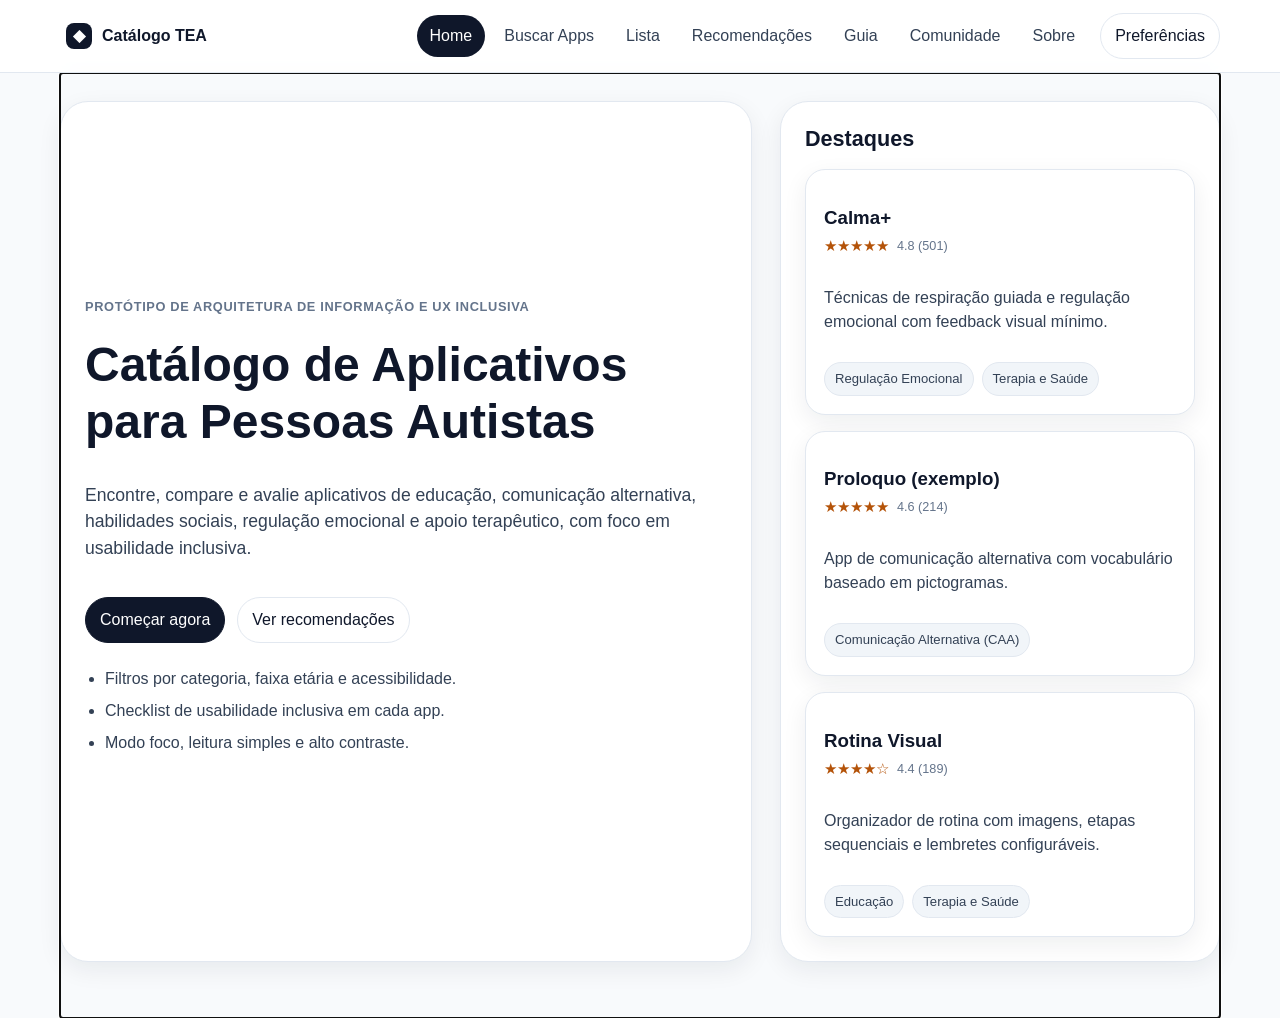
==== docs/index.html @ 6790600b "Atualização do projeto Atualização do projeto" ====
<!DOCTYPE html>
<html lang="pt-BR">
<head>
  <meta charset="UTF-8" />
  <meta name="viewport" content="width=device-width, initial-scale=1.0" />
  <meta name="description" content="Protótipo de catálogo digital de aplicativos para pessoas autistas." />
  <title>Catálogo TEA — Protótipo</title>
  <link rel="stylesheet" href="styles.css" />
</head>
<body>
  <a class="skip-link" href="#conteudo">Pular para o conteúdo principal</a>

  <header class="app-header">
    <div class="container header-inner">
      <button class="brand" data-route="home" aria-label="Ir para a página inicial">
        <span class="brand-icon" aria-hidden="true">◆</span>
        <span>Catálogo TEA</span>
      </button>

      <button class="menu-toggle" id="menuToggle" aria-expanded="false" aria-controls="mainNav">Menu</button>

      <nav id="mainNav" class="main-nav" aria-label="Navegação principal">
        <button data-route="home" class="nav-link active">Home</button>
        <button data-route="buscar" class="nav-link">Buscar Apps</button>
        <button data-route="lista" class="nav-link">Lista</button>
        <button data-route="recomendacoes" class="nav-link">Recomendações</button>
        <button data-route="guia" class="nav-link">Guia</button>
        <button data-route="comunidade" class="nav-link">Comunidade</button>
        <button data-route="sobre" class="nav-link">Sobre</button>
      </nav>

      <button id="openPrefs" class="button button-secondary">Preferências</button>
    </div>
  </header>

  <div id="focusBanner" class="focus-banner hidden">
    Modo foco ativo: a interface está exibindo menos distrações.
  </div>

  <main id="conteudo" class="container app-main" tabindex="-1">
    <section id="viewHome" class="view active" aria-labelledby="homeTitle">
      <div class="hero">
        <div class="hero-content">
          <p class="eyebrow">Protótipo de arquitetura de informação e UX inclusiva</p>
          <h1 id="homeTitle">Catálogo de Aplicativos para Pessoas Autistas</h1>
          <p class="hero-text">
            Encontre, compare e avalie aplicativos de educação, comunicação alternativa, habilidades sociais,
            regulação emocional e apoio terapêutico, com foco em usabilidade inclusiva.
          </p>
          <div class="hero-actions">
            <button class="button button-primary" data-route="buscar">Começar agora</button>
            <button class="button button-secondary" data-route="recomendacoes">Ver recomendações</button>
          </div>
          <ul class="feature-list">
            <li>Filtros por categoria, faixa etária e acessibilidade.</li>
            <li>Checklist de usabilidade inclusiva em cada app.</li>
            <li>Modo foco, leitura simples e alto contraste.</li>
          </ul>
        </div>
        <aside class="hero-panel" aria-label="Aplicativos em destaque">
          <h2>Destaques</h2>
          <div id="homeHighlights" class="highlight-grid"></div>
        </aside>
      </div>
    </section>

    <section id="viewBuscar" class="view" aria-labelledby="buscarTitle">
      <div class="section-header">
        <h1 id="buscarTitle">Buscar Aplicativos</h1>
        <p>Use a busca textual ou selecione filtros para encontrar aplicativos adequados ao contexto de uso.</p>
      </div>
      <form id="searchForm" class="search-panel">
        <label for="searchInput">Nome do aplicativo ou palavra-chave</label>
        <div class="search-row">
          <input id="searchInput" type="search" placeholder="Ex.: comunicação, alfabetização, pictogramas" />
          <button class="button button-primary" type="submit">Buscar</button>
        </div>
      </form>
      <div class="filters-grid">
        <fieldset class="filter-card"><legend>Categoria</legend><div id="categoryFilters" class="checkbox-list"></div></fieldset>
        <fieldset class="filter-card"><legend>Idade/Público</legend><div id="ageFilters" class="checkbox-list"></div></fieldset>
        <fieldset class="filter-card"><legend>Acessibilidade</legend><div id="accessFilters" class="checkbox-list"></div><p class="hint">Dica: “baixo estímulo sensorial” ajuda a reduzir sobrecarga visual e sonora.</p></fieldset>
      </div>
      <div class="right-actions">
        <button class="button button-secondary" id="clearFilters">Limpar filtros</button>
        <button class="button button-primary" data-route="lista">Ver resultados</button>
      </div>
    </section>

    <section id="viewLista" class="view" aria-labelledby="listaTitle">
      <div class="section-header row-between">
        <div><h1 id="listaTitle">Lista de Aplicativos</h1><p id="resultCount">Carregando aplicativos...</p></div>
        <button class="button button-secondary" data-route="buscar">Ajustar filtros</button>
      </div>
      <div id="appsGrid" class="apps-grid"></div>
    </section>

    <section id="viewDetalhe" class="view" aria-labelledby="detailTitle">
      <button class="text-button" data-route="lista">← Voltar para a lista</button>
      <article id="detailContent" class="detail-layout"></article>
    </section>

    <section id="viewRecomendacoes" class="view" aria-labelledby="recTitle">
      <div class="section-header">
        <h1 id="recTitle">Avaliações e Recomendações</h1>
        <p>Apps ordenados por avaliação, com destaque para acessibilidade e finalidade de uso.</p>
      </div>
      <div id="recommendationsGrid" class="apps-grid"></div>
    </section>

    <section id="viewGuia" class="view" aria-labelledby="guideTitle">
      <div class="section-header"><h1 id="guideTitle">Guia de Uso</h1><p>Orientações rápidas para ajudar usuários, familiares e profissionais a navegar no catálogo.</p></div>
      <div class="two-columns">
        <article class="card">
          <h2>Como navegar</h2>
          <ol class="steps">
            <li>Use a busca quando já souber o nome do aplicativo.</li>
            <li>Use os filtros quando quiser descobrir novas opções.</li>
            <li>Abra a página do app e confira finalidade, público e acessibilidade.</li>
            <li>Leia exemplos de uso e avaliações.</li>
            <li>Depois de experimentar, contribua com sua avaliação.</li>
          </ol>
        </article>
        <article class="card">
          <h2>Glossário</h2>
          <dl class="glossary">
            <dt>CAA</dt><dd>Comunicação Alternativa e Ampliada por símbolos, imagens ou pictogramas.</dd>
            <dt>Baixo estímulo sensorial</dt><dd>Interface com menos sons, animações e elementos visuais simultâneos.</dd>
            <dt>Leitura simples</dt><dd>Texto direto, curto e sem metáforas desnecessárias.</dd>
          </dl>
        </article>
      </div>
    </section>

    <section id="viewComunidade" class="view" aria-labelledby="communityTitle">
      <div class="section-header"><h1 id="communityTitle">Comunidade</h1><p>Espaço para experiências, dúvidas rápidas e sugestão de novos aplicativos.</p></div>
      <div class="two-columns">
        <article class="card">
          <h2>Experiências de usuários</h2>
          <div class="comment"><strong>Prof. Ana</strong><p>Usei o Calma+ antes das aulas e percebi melhor adaptação à transição de atividades.</p></div>
          <div class="comment"><strong>Thiago, pai</strong><p>O Rotina Visual ajudou a organizar a manhã com menos conflitos.</p></div>
        </article>
        <article class="card">
          <h2>Sugira um app</h2>
          <form id="suggestForm" class="stack-form">
            <label for="suggestName">Nome do aplicativo</label>
            <input id="suggestName" type="text" placeholder="Ex.: nome do app" />
            <label for="suggestReason">Por que ele deve entrar no catálogo?</label>
            <textarea id="suggestReason" rows="4" placeholder="Descreva brevemente a finalidade e o público."></textarea>
            <button type="submit" class="button button-primary">Enviar sugestão</button>
          </form>
          <p id="suggestFeedback" class="success-message hidden">Sugestão registrada no protótipo.</p>
        </article>
      </div>
    </section>

    <section id="viewSobre" class="view" aria-labelledby="aboutTitle">
      <div class="section-header"><h1 id="aboutTitle">Sobre o Projeto</h1><p>Este protótipo representa um catálogo digital para apoiar a seleção e adoção de aplicativos voltados a pessoas autistas.</p></div>
      <div class="card"><h2>Missão</h2><p>Facilitar a descoberta de tecnologias digitais com informações organizadas sobre finalidade, público, acessibilidade, plataformas, exemplos de uso e avaliações de usuários.</p></div>
      <div class="card"><h2>Observação importante</h2><p>Os aplicativos apresentados neste protótipo são exemplos para validação de fluxo, conteúdo e interface. Em uma versão real, as informações precisam ser verificadas em fontes oficiais e por avaliação empírica.</p></div>
    </section>
  </main>

  <div id="prefsModal" class="modal-backdrop hidden" role="dialog" aria-modal="true" aria-labelledby="prefsTitle">
    <section class="modal">
      <div class="modal-header"><h2 id="prefsTitle">Preferências de Acessibilidade</h2><button id="closePrefs" class="icon-button" aria-label="Fechar preferências">×</button></div>
      <label class="toggle-row"><span><strong>Modo foco</strong><small>Reduz distrações e centraliza o conteúdo.</small></span><input type="checkbox" id="prefFocus" /></label>
      <label class="toggle-row"><span><strong>Leitura simples</strong><small>Exibe descrições mais curtas e diretas.</small></span><input type="checkbox" id="prefSimple" /></label>
      <label class="toggle-row"><span><strong>Alto contraste</strong><small>Aumenta contraste entre texto, fundo e bordas.</small></span><input type="checkbox" id="prefContrast" /></label>
      <label class="toggle-row"><span><strong>Reduzir animações</strong><small>Evita transições visuais desnecessárias.</small></span><input type="checkbox" id="prefMotion" checked /></label>
      <div class="right-actions"><button id="applyPrefs" class="button button-primary">Aplicar</button></div>
    </section>
  </div>

  <script src="app.js"></script>
</body>
</html>
---- docs/styles.css ----
:root{--bg:#f8fafc;--surface:#fff;--surface-soft:#f1f5f9;--text:#334155;--text-strong:#0f172a;--muted:#64748b;--border:#e2e8f0;--primary:#0f172a;--primary-text:#fff;--success:#15803d;--warning:#b45309;--danger:#b91c1c;--radius-sm:8px;--radius-md:14px;--radius-lg:20px;--radius-xl:28px;--shadow:0 8px 24px rgba(15,23,42,.07);--max:1160px;--focus:3px solid #2563eb}
*{box-sizing:border-box}html{scroll-behavior:smooth}body{margin:0;background:var(--bg);color:var(--text);font-family:Arial,Helvetica,sans-serif;line-height:1.5}body.reduce-motion *,body.reduce-motion *::before,body.reduce-motion *::after{animation:none!important;transition:none!important;scroll-behavior:auto!important}body.high-contrast{--bg:#fff;--surface:#fff;--surface-soft:#fff;--text:#000;--text-strong:#000;--muted:#111;--border:#000;--primary:#000;--primary-text:#fff;--shadow:none}body.focus-mode .container{max-width:820px}body.focus-mode .hero{grid-template-columns:1fr}body.focus-mode .hero-panel,body.focus-mode .feature-list,body.focus-mode .comment{display:none}button,input,textarea{font:inherit}button{cursor:pointer}button:focus,input:focus,textarea:focus,a:focus{outline:var(--focus);outline-offset:2px}.skip-link{position:absolute;left:12px;top:-48px;z-index:999;background:var(--primary);color:var(--primary-text);padding:10px 14px;border-radius:var(--radius-sm)}.skip-link:focus{top:12px}.container{width:min(100% - 32px,var(--max));margin-inline:auto}.app-header{position:sticky;top:0;z-index:20;background:rgba(255,255,255,.92);backdrop-filter:blur(10px);border-bottom:1px solid var(--border)}.high-contrast .app-header{background:#fff}.header-inner{display:flex;align-items:center;gap:12px;min-height:72px}.brand{border:0;background:transparent;color:var(--text-strong);display:inline-flex;align-items:center;gap:10px;font-weight:700;font-size:1rem}.brand-icon{width:26px;height:26px;display:inline-grid;place-items:center;border-radius:8px;background:var(--primary);color:var(--primary-text)}.main-nav{margin-left:auto;display:flex;align-items:center;gap:6px;flex-wrap:wrap}.nav-link{border:1px solid transparent;background:transparent;color:var(--text);border-radius:999px;padding:8px 12px}.nav-link:hover{border-color:var(--border);background:var(--surface-soft)}.nav-link.active{background:var(--primary);color:var(--primary-text)}.menu-toggle{display:none;margin-left:auto;border:1px solid var(--border);background:var(--surface);border-radius:999px;padding:8px 12px}.button,.text-button,.icon-button{border:1px solid var(--border);border-radius:999px;background:var(--surface);color:var(--text-strong);padding:10px 14px;display:inline-flex;align-items:center;justify-content:center;gap:8px;text-decoration:none}.button-primary{border-color:var(--primary);background:var(--primary);color:var(--primary-text)}.button-secondary{background:var(--surface)}.text-button{border:0;background:transparent;padding-left:0;text-decoration:underline}.icon-button{width:42px;height:42px;font-size:1.5rem;padding:0}.app-main{padding:28px 0 56px}.view{display:none}.view.active{display:block}.focus-banner{background:#fef3c7;color:#78350f;text-align:center;padding:10px;border-bottom:1px solid #f59e0b}.hidden{display:none!important}.hero{display:grid;grid-template-columns:1fr 440px;gap:28px;align-items:stretch}.hero-content,.hero-panel,.card,.search-panel,.filter-card,.detail-card{background:var(--surface);border:1px solid var(--border);border-radius:var(--radius-xl);padding:24px;box-shadow:var(--shadow)}.hero-content{min-height:480px;display:flex;flex-direction:column;justify-content:center}.eyebrow{color:var(--muted);font-weight:700;text-transform:uppercase;letter-spacing:.05em;font-size:.8rem}h1,h2,h3{color:var(--text-strong);line-height:1.18}h1{font-size:clamp(2rem,4vw,3rem);margin:8px 0 14px}h2{font-size:1.35rem;margin-top:0}h3{margin-bottom:6px}.hero-text{font-size:1.1rem;max-width:64ch}.hero-actions,.right-actions{display:flex;gap:12px;flex-wrap:wrap;margin-top:18px}.right-actions{justify-content:flex-end}.feature-list{margin-top:24px;padding-left:20px}.feature-list li{margin-bottom:8px}.highlight-grid,.apps-grid{display:grid;gap:16px}.highlight-grid{grid-template-columns:1fr}.apps-grid{grid-template-columns:repeat(3,1fr)}.app-card{background:var(--surface);border:1px solid var(--border);border-radius:var(--radius-lg);padding:18px;box-shadow:var(--shadow);display:flex;flex-direction:column;gap:12px}.app-card-header{display:flex;align-items:start;justify-content:space-between;gap:12px}.favorite{border:1px solid var(--border);background:var(--surface);border-radius:999px;width:38px;height:38px}.favorite.active{color:#be123c;border-color:#be123c}.rating{display:flex;align-items:center;gap:4px;color:var(--warning);font-size:.95rem}.rating small{color:var(--muted);margin-left:4px}.pill-list{display:flex;flex-wrap:wrap;gap:8px}.pill{border:1px solid var(--border);background:var(--surface-soft);color:var(--text);border-radius:999px;padding:6px 10px;font-size:.82rem}.section-header{margin-bottom:22px}.section-header p{margin-top:0;color:var(--muted)}.row-between{display:flex;align-items:center;justify-content:space-between;gap:16px}.search-panel{margin-bottom:18px}.search-panel label,.stack-form label{font-weight:700;color:var(--text-strong);display:block;margin-bottom:8px}.search-row{display:flex;gap:12px}input,textarea{width:100%;border:1px solid var(--border);background:var(--surface);color:var(--text);border-radius:var(--radius-md);padding:12px 14px}.filters-grid{display:grid;grid-template-columns:repeat(3,1fr);gap:18px}.filter-card legend{font-weight:700;color:var(--text-strong);padding:0 6px}.checkbox-list{display:grid;gap:10px}.checkbox-row{display:flex;align-items:center;gap:10px}.checkbox-row input{width:18px;height:18px}.hint{color:var(--muted);font-size:.88rem}.detail-layout{margin-top:18px;display:grid;grid-template-columns:1fr 340px;gap:18px}.detail-main,.detail-side{display:grid;gap:18px}.detail-title-row{display:flex;align-items:flex-start;justify-content:space-between;gap:16px}.check-list,.steps{padding-left:20px}.check-list li{margin-bottom:8px}.check-ok{color:var(--success);font-weight:700}.check-no{color:var(--muted);font-weight:700}.review-form{display:grid;gap:10px}.stars-input{display:flex;gap:4px}.star-button{border:1px solid var(--border);background:var(--surface);border-radius:10px;padding:8px 10px}.star-button.active{border-color:var(--warning);background:#fff7ed}.review-list{display:grid;gap:10px;margin-top:12px}.review-item{border:1px solid var(--border);border-radius:var(--radius-md);padding:12px;background:var(--surface-soft)}.two-columns{display:grid;grid-template-columns:1fr 1fr;gap:18px}.glossary dt{font-weight:700;color:var(--text-strong)}.glossary dd{margin:0 0 14px}.comment{border:1px solid var(--border);border-radius:var(--radius-md);background:var(--surface-soft);padding:14px;margin-bottom:12px}.stack-form{display:grid;gap:10px}.success-message{color:var(--success);font-weight:700}.modal-backdrop{position:fixed;inset:0;z-index:40;background:rgba(15,23,42,.45);display:grid;place-items:center;padding:18px}.modal{width:min(100%,560px);background:var(--surface);border:1px solid var(--border);border-radius:var(--radius-xl);box-shadow:var(--shadow);padding:22px}.modal-header{display:flex;align-items:center;justify-content:space-between;gap:16px}.toggle-row{display:flex;align-items:center;justify-content:space-between;gap:16px;border:1px solid var(--border);border-radius:var(--radius-lg);padding:14px;margin:12px 0}.toggle-row small{display:block;color:var(--muted)}.toggle-row input{width:22px;height:22px}@media (max-width:980px){.hero,.detail-layout,.two-columns,.filters-grid,.apps-grid{grid-template-columns:1fr}.main-nav{display:none;position:absolute;left:16px;right:16px;top:72px;background:var(--surface);border:1px solid var(--border);border-radius:var(--radius-lg);padding:12px;box-shadow:var(--shadow)}.main-nav.open{display:grid}.menu-toggle{display:inline-flex}.header-inner{position:relative}#openPrefs{padding:8px 10px}.search-row,.row-between{flex-direction:column;align-items:stretch}}@media (max-width:560px){.container{width:min(100% - 20px,var(--max))}.hero-content,.hero-panel,.card,.search-panel,.filter-card,.detail-card{padding:18px}.hero-actions,.right-actions{flex-direction:column}.button{width:100%}}
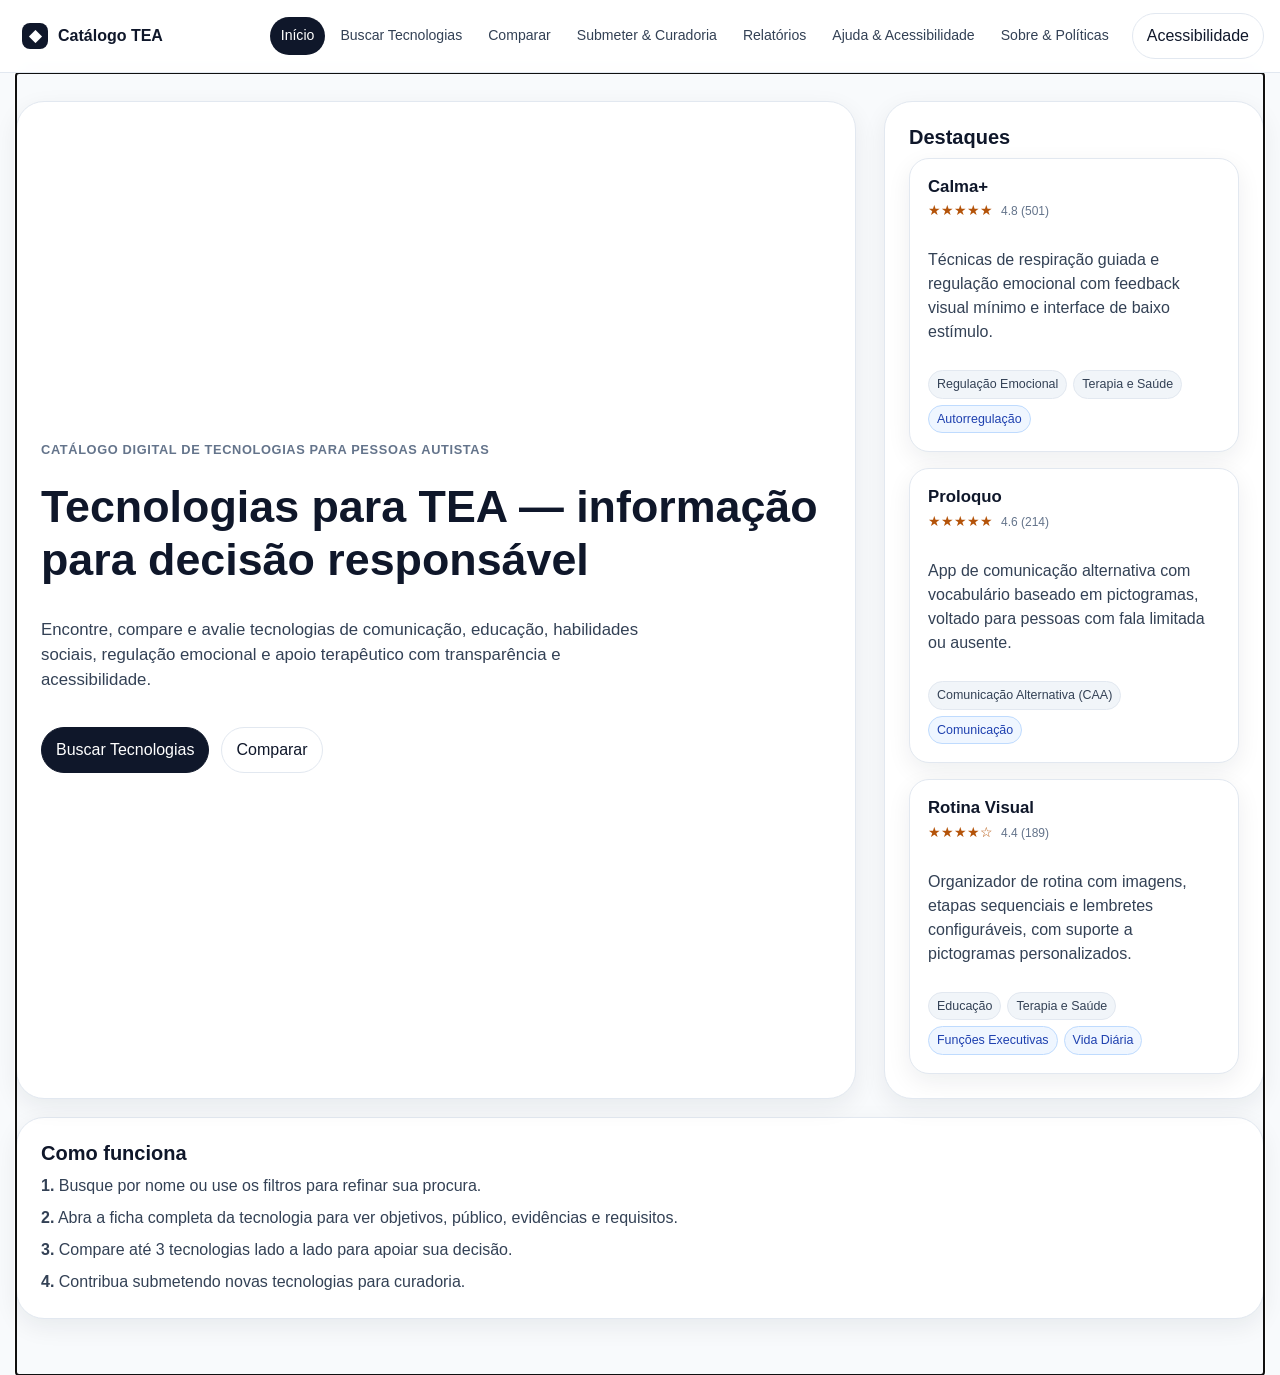
==== commit af8214fe: "Atualizações do catálogo Atualizações do catálogo" ====
--- a/docs/index.html
+++ b/docs/index.html
@@ -1,176 +1,278 @@
 <!DOCTYPE html>
 <html lang="pt-BR">
 <head>
-  <meta charset="UTF-8" />
-  <meta name="viewport" content="width=device-width, initial-scale=1.0" />
-  <meta name="description" content="Protótipo de catálogo digital de aplicativos para pessoas autistas." />
-  <title>Catálogo TEA — Protótipo</title>
-  <link rel="stylesheet" href="styles.css" />
+  <meta charset="UTF-8">
+  <meta name="viewport" content="width=device-width, initial-scale=1.0">
+  <meta name="description" content="Catálogo digital de tecnologias para pessoas autistas — buscar, comparar e avaliar.">
+  <title>Catálogo TEA</title>
+  <link rel="stylesheet" href="styles.css">
 </head>
 <body>
   <a class="skip-link" href="#conteudo">Pular para o conteúdo principal</a>
 
   <header class="app-header">
     <div class="container header-inner">
-      <button class="brand" data-route="home" aria-label="Ir para a página inicial">
+      <button class="brand" data-route="inicio" aria-label="Ir para a página inicial">
         <span class="brand-icon" aria-hidden="true">◆</span>
         <span>Catálogo TEA</span>
       </button>
-
       <button class="menu-toggle" id="menuToggle" aria-expanded="false" aria-controls="mainNav">Menu</button>
-
       <nav id="mainNav" class="main-nav" aria-label="Navegação principal">
-        <button data-route="home" class="nav-link active">Home</button>
-        <button data-route="buscar" class="nav-link">Buscar Apps</button>
-        <button data-route="lista" class="nav-link">Lista</button>
-        <button data-route="recomendacoes" class="nav-link">Recomendações</button>
-        <button data-route="guia" class="nav-link">Guia</button>
-        <button data-route="comunidade" class="nav-link">Comunidade</button>
-        <button data-route="sobre" class="nav-link">Sobre</button>
+        <button data-route="inicio" class="nav-link">Início</button>
+        <button data-route="buscar" class="nav-link">Buscar Tecnologias</button>
+        <button data-route="comparar" class="nav-link">Comparar</button>
+        <button data-route="submeter" class="nav-link">Submeter & Curadoria</button>
+        <button data-route="relatorios" class="nav-link">Relatórios</button>
+        <button data-route="ajuda" class="nav-link">Ajuda & Acessibilidade</button>
+        <button data-route="sobre" class="nav-link">Sobre & Políticas</button>
       </nav>
-
-      <button id="openPrefs" class="button button-secondary">Preferências</button>
+      <button id="openPrefs" class="button button-secondary" aria-label="Preferências de acessibilidade">Acessibilidade</button>
     </div>
   </header>
 
-  <div id="focusBanner" class="focus-banner hidden">
-    Modo foco ativo: a interface está exibindo menos distrações.
-  </div>
+  <div id="focusBanner" class="focus-banner hidden">Modo foco ativo: a interface está exibindo menos distrações.</div>
 
   <main id="conteudo" class="container app-main" tabindex="-1">
-    <section id="viewHome" class="view active" aria-labelledby="homeTitle">
+
+    <!-- ==================== INÍCIO ==================== -->
+    <section id="viewInicio" class="view active" aria-labelledby="inicioTitle">
       <div class="hero">
         <div class="hero-content">
-          <p class="eyebrow">Protótipo de arquitetura de informação e UX inclusiva</p>
-          <h1 id="homeTitle">Catálogo de Aplicativos para Pessoas Autistas</h1>
-          <p class="hero-text">
-            Encontre, compare e avalie aplicativos de educação, comunicação alternativa, habilidades sociais,
-            regulação emocional e apoio terapêutico, com foco em usabilidade inclusiva.
-          </p>
+          <p class="eyebrow">Catálogo digital de tecnologias para pessoas autistas</p>
+          <h1 id="inicioTitle">Tecnologias para TEA — informação para decisão responsável</h1>
+          <p class="hero-text">Encontre, compare e avalie tecnologias de comunicação, educação, habilidades sociais, regulação emocional e apoio terapêutico com transparência e acessibilidade.</p>
           <div class="hero-actions">
-            <button class="button button-primary" data-route="buscar">Começar agora</button>
-            <button class="button button-secondary" data-route="recomendacoes">Ver recomendações</button>
-          </div>
-          <ul class="feature-list">
-            <li>Filtros por categoria, faixa etária e acessibilidade.</li>
-            <li>Checklist de usabilidade inclusiva em cada app.</li>
-            <li>Modo foco, leitura simples e alto contraste.</li>
-          </ul>
-        </div>
-        <aside class="hero-panel" aria-label="Aplicativos em destaque">
+            <button class="button button-primary" data-route="buscar">Buscar Tecnologias</button>
+            <button class="button button-secondary" data-route="comparar">Comparar</button>
+          </div>
+        </div>
+        <aside class="hero-panel" aria-label="Tecnologias em destaque">
           <h2>Destaques</h2>
-          <div id="homeHighlights" class="highlight-grid"></div>
+          <div id="homeHighlights" class="apps-grid"></div>
         </aside>
       </div>
-    </section>
-
+      <div class="card" style="margin-top:18px">
+        <h2>Como funciona</h2>
+        <div class="feature-list">
+          <p><strong>1.</strong> Busque por nome ou use os filtros para refinar sua procura.</p>
+          <p><strong>2.</strong> Abra a ficha completa da tecnologia para ver objetivos, público, evidências e requisitos.</p>
+          <p><strong>3.</strong> Compare até 3 tecnologias lado a lado para apoiar sua decisão.</p>
+          <p><strong>4.</strong> Contribua submetendo novas tecnologias para curadoria.</p>
+        </div>
+      </div>
+    </section>
+
+    <!-- ==================== BUSCAR TECNOLOGIAS ==================== -->
     <section id="viewBuscar" class="view" aria-labelledby="buscarTitle">
       <div class="section-header">
-        <h1 id="buscarTitle">Buscar Aplicativos</h1>
-        <p>Use a busca textual ou selecione filtros para encontrar aplicativos adequados ao contexto de uso.</p>
-      </div>
-      <form id="searchForm" class="search-panel">
-        <label for="searchInput">Nome do aplicativo ou palavra-chave</label>
-        <div class="search-row">
-          <input id="searchInput" type="search" placeholder="Ex.: comunicação, alfabetização, pictogramas" />
-          <button class="button button-primary" type="submit">Buscar</button>
-        </div>
-      </form>
-      <div class="filters-grid">
-        <fieldset class="filter-card"><legend>Categoria</legend><div id="categoryFilters" class="checkbox-list"></div></fieldset>
-        <fieldset class="filter-card"><legend>Idade/Público</legend><div id="ageFilters" class="checkbox-list"></div></fieldset>
-        <fieldset class="filter-card"><legend>Acessibilidade</legend><div id="accessFilters" class="checkbox-list"></div><p class="hint">Dica: “baixo estímulo sensorial” ajuda a reduzir sobrecarga visual e sonora.</p></fieldset>
-      </div>
-      <div class="right-actions">
-        <button class="button button-secondary" id="clearFilters">Limpar filtros</button>
-        <button class="button button-primary" data-route="lista">Ver resultados</button>
-      </div>
-    </section>
-
-    <section id="viewLista" class="view" aria-labelledby="listaTitle">
-      <div class="section-header row-between">
-        <div><h1 id="listaTitle">Lista de Aplicativos</h1><p id="resultCount">Carregando aplicativos...</p></div>
-        <button class="button button-secondary" data-route="buscar">Ajustar filtros</button>
-      </div>
-      <div id="appsGrid" class="apps-grid"></div>
-    </section>
-
-    <section id="viewDetalhe" class="view" aria-labelledby="detailTitle">
-      <button class="text-button" data-route="lista">← Voltar para a lista</button>
-      <article id="detailContent" class="detail-layout"></article>
-    </section>
-
-    <section id="viewRecomendacoes" class="view" aria-labelledby="recTitle">
-      <div class="section-header">
-        <h1 id="recTitle">Avaliações e Recomendações</h1>
-        <p>Apps ordenados por avaliação, com destaque para acessibilidade e finalidade de uso.</p>
-      </div>
-      <div id="recommendationsGrid" class="apps-grid"></div>
-    </section>
-
-    <section id="viewGuia" class="view" aria-labelledby="guideTitle">
-      <div class="section-header"><h1 id="guideTitle">Guia de Uso</h1><p>Orientações rápidas para ajudar usuários, familiares e profissionais a navegar no catálogo.</p></div>
+        <h1 id="buscarTitle">Catálogo TEA — Buscar Tecnologias</h1>
+      </div>
+      <div class="search-bar">
+        <input type="search" id="buscarInput" placeholder="Buscar..." aria-label="Buscar tecnologias">
+        <button class="button button-primary" id="btnPesquisar">Pesquisar</button>
+        <button class="button button-secondary" id="btnLimpar">Limpar</button>
+        <button class="button button-secondary" id="btnBuscarAcessibilidade">Acessibilidade</button>
+      </div>
+      <div class="buscar-layout">
+        <aside class="facet-sidebar" aria-label="Filtros">
+          <button class="facet-toggle-mobile" id="facetToggle" aria-expanded="false">Filtros <span aria-hidden="true">▾</span></button>
+          <div class="facet-groups" id="facetGroups"></div>
+          <p class="facet-footer">Requisitos / Idioma / Custo / Evidência</p>
+        </aside>
+        <div class="buscar-results">
+          <div class="filters-active" id="activeFilters"></div>
+          <p id="resultCount" class="result-count">Carregando...</p>
+          <div id="resultsGrid" class="results-grid"></div>
+          <div id="pagination" class="pagination"></div>
+        </div>
+      </div>
+    </section>
+
+    <!-- ==================== FICHA DA TECNOLOGIA ==================== -->
+    <section id="viewFicha" class="view" aria-labelledby="fichaTitle">
+      <div class="section-header">
+        <h1 id="fichaTitle">Catálogo TEA — Ficha da Tecnologia</h1>
+      </div>
+      <button class="text-button" data-route="buscar">← Voltar para busca</button>
+      <article id="fichaContent" class="ficha-content"></article>
+    </section>
+
+    <!-- ==================== COMPARAR TECNOLOGIAS ==================== -->
+    <section id="viewComparar" class="view" aria-labelledby="compararTitle">
+      <div class="section-header">
+        <h1 id="compararTitle">Catálogo TEA — Comparar Tecnologias</h1>
+        <p id="compareInstruction">Selecione até 3 itens para comparar.</p>
+      </div>
+      <div id="compareSelector" class="compare-selector"></div>
+      <div id="compareContent">
+        <div id="compareEmpty" class="compare-empty card">
+          <p>Nenhuma tecnologia selecionada. Use a <button class="text-button" data-route="buscar">busca</button> para encontrar tecnologias e adicioná-las à comparação.</p>
+        </div>
+        <div id="compareTableWrapper" class="compare-table-wrapper hidden">
+          <div class="table-scroll">
+            <table class="compare-table" id="compareTable">
+              <thead id="compareHead"></thead>
+              <tbody id="compareBody"></tbody>
+            </table>
+          </div>
+          <div class="compare-actions">
+            <button class="button button-secondary" id="exportCSV">Exportar CSV</button>
+            <button class="button button-secondary" id="exportPDF">Gerar Relatório (PDF)</button>
+            <button class="button button-primary" id="saveCompare">Salvar Comparação</button>
+          </div>
+        </div>
+      </div>
+    </section>
+
+    <!-- ==================== SUBMETER & CURADORIA ==================== -->
+    <section id="viewSubmeter" class="view" aria-labelledby="submeterTitle">
+      <div class="section-header">
+        <h1 id="submeterTitle">Catálogo TEA — Submeter & Curadoria</h1>
+        <p>Contribua com novas tecnologias para o catálogo. Preencha os dados nos passos abaixo.</p>
+      </div>
+      <div class="step-indicator" id="stepIndicator">
+        <span class="step active" data-step="1">Identificação</span>
+        <span class="step-arrow" aria-hidden="true">→</span>
+        <span class="step" data-step="2">Metadados</span>
+        <span class="step-arrow" aria-hidden="true">→</span>
+        <span class="step" data-step="3">Evidência & Acc.</span>
+        <span class="step-arrow" aria-hidden="true">→</span>
+        <span class="step" data-step="4">Revisão & Envio</span>
+      </div>
+      <div class="card step-form" id="submitFormContainer">
+        <form id="submitForm" novalidate>
+          <div class="step-form-page active" data-page="1">
+            <h2>Identificação da Tecnologia</h2>
+            <div class="form-grid">
+              <label>Nome da tecnologia *<input id="subNome" required></label>
+              <label>Versão <input id="subVersao" placeholder="Ex.: 2.1.0"></label>
+              <label>Fornecedor *<input id="subFornecedor" required></label>
+              <label>Site / Link <input id="subLink" type="url" placeholder="https://"></label>
+            </div>
+          </div>
+          <div class="step-form-page" data-page="2">
+            <h2>Metadados</h2>
+            <div class="form-grid">
+              <label>Categoria tecnológica<select id="subCategoria"><option>Apps/Plataformas Web</option><option>CAA</option><option>Jogos Sérios</option><option>RV/RA</option><option>Robótica</option><option>Vestíveis</option><option>IA</option></select></label>
+              <label>Objetivo principal<select id="subObjetivo"><option>Comunicação</option><option>Habilidades Sociais</option><option>Autorregulação</option><option>Funções Executivas</option><option>Alfabetização</option><option>Vida Diária</option></select></label>
+              <label>Público-alvo<select id="subPublico"><option>Crianças</option><option>Adolescentes</option><option>Adultos</option><option>Todos</option></select></label>
+              <label>Nível de apoio<select id="subNivel"><option>Nível 1</option><option>Nível 2</option><option>Nível 3</option><option>Todos</option></select></label>
+              <label>Contexto de uso<select id="subContexto"><option>Escola</option><option>Clínica</option><option>Domicílio</option><option>Múltiplos</option></select></label>
+              <label>Modelo de licença<select id="subPreco"><option>Gratuito</option><option>Freemium</option><option>Pago</option><option>Assinatura</option></select></label>
+            </div>
+          </div>
+          <div class="step-form-page" data-page="3">
+            <h2>Evidência & Acessibilidade</h2>
+            <div class="form-grid">
+              <label>Tipo de evidência<select id="subEvidencia"><option>Não disponível</option><option>Relato de caso</option><option>Estudo piloto</option><option>Quase-experimental</option><option>Ensaio clínico</option><option>Revisão sistemática</option></select></label>
+              <label>Recursos de acessibilidade<div class="checkbox-list" id="subAccessCheckboxes"></div></label>
+            </div>
+          </div>
+          <div class="step-form-page" data-page="4">
+            <h2>Revisão & Envio</h2>
+            <div id="submitReview" class="submit-review"></div>
+          </div>
+          <div class="step-nav">
+            <button type="button" class="button button-secondary" id="stepPrev">Anterior</button>
+            <button type="button" class="button button-primary" id="stepNext">Próximo</button>
+            <button type="submit" class="button button-primary hidden" id="stepSubmit">Enviar para curadoria</button>
+          </div>
+        </form>
+        <p id="submitFeedback" class="success-message hidden">Tecnologia submetida com sucesso! Ela será revisada pela equipe de curadoria.</p>
+      </div>
+    </section>
+
+    <!-- ==================== RELATÓRIOS ==================== -->
+    <section id="viewRelatorios" class="view" aria-labelledby="relatoriosTitle">
+      <div class="section-header">
+        <h1 id="relatoriosTitle">Catálogo TEA — Relatórios</h1>
+        <p>Indicadores de cobertura e atualização do catálogo.</p>
+      </div>
+      <div id="reportGrid" class="report-grid"></div>
+    </section>
+
+    <!-- ==================== AJUDA & ACESSIBILIDADE ==================== -->
+    <section id="viewAjuda" class="view" aria-labelledby="ajudaTitle">
+      <div class="section-header">
+        <h1 id="ajudaTitle">Catálogo TEA — Ajuda & Acessibilidade</h1>
+      </div>
       <div class="two-columns">
         <article class="card">
-          <h2>Como navegar</h2>
-          <ol class="steps">
-            <li>Use a busca quando já souber o nome do aplicativo.</li>
-            <li>Use os filtros quando quiser descobrir novas opções.</li>
-            <li>Abra a página do app e confira finalidade, público e acessibilidade.</li>
-            <li>Leia exemplos de uso e avaliações.</li>
-            <li>Depois de experimentar, contribua com sua avaliação.</li>
-          </ol>
+          <h2>Guias de Uso</h2>
+          <p>Orientações rápidas para navegar no catálogo.</p>
+          <ul class="guide-list">
+            <li><strong>Buscar:</strong> digite o nome ou palavra-chave no campo de busca. Use os filtros na lateral para refinar por categoria, objetivo, público, nível de apoio, contexto ou acessibilidade.</li>
+            <li><strong>Ficha:</strong> clique em "Ver detalhes" em qualquer card para abrir a ficha completa com objetivos, público, evidências, requisitos e muito mais.</li>
+            <li><strong>Comparar:</strong> marque até 3 tecnologias e vá para a tela de Comparar para visualizá-las lado a lado.</li>
+            <li><strong>Submeter:</strong> use o formulário em etapas para sugerir uma nova tecnologia para o catálogo.</li>
+          </ul>
         </article>
         <article class="card">
-          <h2>Glossário</h2>
-          <dl class="glossary">
-            <dt>CAA</dt><dd>Comunicação Alternativa e Ampliada por símbolos, imagens ou pictogramas.</dd>
-            <dt>Baixo estímulo sensorial</dt><dd>Interface com menos sons, animações e elementos visuais simultâneos.</dd>
-            <dt>Leitura simples</dt><dd>Texto direto, curto e sem metáforas desnecessárias.</dd>
-          </dl>
+          <h2>Configurações de Acessibilidade</h2>
+          <p>Ajuste a interface às suas preferências.</p>
+          <label class="toggle-row"><span><strong>Alto contraste</strong><small>Aumenta o contraste entre texto e fundo.</small></span><input type="checkbox" id="ajContraste"></label>
+          <label class="toggle-row"><span><strong>Modo foco</strong><small>Reduz distrações e centraliza o conteúdo.</small></span><input type="checkbox" id="ajFoco"></label>
+          <label class="toggle-row"><span><strong>Leitura Fácil</strong><small>Descrições mais curtas e diretas.</small></span><input type="checkbox" id="ajLeituraFacil"></label>
+          <label class="toggle-row"><span><strong>Reduzir animações</strong><small>Evita transições visuais desnecessárias.</small></span><input type="checkbox" id="ajAnimacoes"></label>
         </article>
       </div>
-    </section>
-
-    <section id="viewComunidade" class="view" aria-labelledby="communityTitle">
-      <div class="section-header"><h1 id="communityTitle">Comunidade</h1><p>Espaço para experiências, dúvidas rápidas e sugestão de novos aplicativos.</p></div>
-      <div class="two-columns">
-        <article class="card">
-          <h2>Experiências de usuários</h2>
-          <div class="comment"><strong>Prof. Ana</strong><p>Usei o Calma+ antes das aulas e percebi melhor adaptação à transição de atividades.</p></div>
-          <div class="comment"><strong>Thiago, pai</strong><p>O Rotina Visual ajudou a organizar a manhã com menos conflitos.</p></div>
-        </article>
-        <article class="card">
-          <h2>Sugira um app</h2>
-          <form id="suggestForm" class="stack-form">
-            <label for="suggestName">Nome do aplicativo</label>
-            <input id="suggestName" type="text" placeholder="Ex.: nome do app" />
-            <label for="suggestReason">Por que ele deve entrar no catálogo?</label>
-            <textarea id="suggestReason" rows="4" placeholder="Descreva brevemente a finalidade e o público."></textarea>
-            <button type="submit" class="button button-primary">Enviar sugestão</button>
-          </form>
-          <p id="suggestFeedback" class="success-message hidden">Sugestão registrada no protótipo.</p>
-        </article>
-      </div>
-    </section>
-
-    <section id="viewSobre" class="view" aria-labelledby="aboutTitle">
-      <div class="section-header"><h1 id="aboutTitle">Sobre o Projeto</h1><p>Este protótipo representa um catálogo digital para apoiar a seleção e adoção de aplicativos voltados a pessoas autistas.</p></div>
-      <div class="card"><h2>Missão</h2><p>Facilitar a descoberta de tecnologias digitais com informações organizadas sobre finalidade, público, acessibilidade, plataformas, exemplos de uso e avaliações de usuários.</p></div>
-      <div class="card"><h2>Observação importante</h2><p>Os aplicativos apresentados neste protótipo são exemplos para validação de fluxo, conteúdo e interface. Em uma versão real, as informações precisam ser verificadas em fontes oficiais e por avaliação empírica.</p></div>
+      <article class="card" style="margin-top:18px">
+        <h2>Glossário</h2>
+        <dl class="glossary">
+          <dt>CAA</dt><dd>Comunicação Alternativa e Ampliada — uso de símbolos, imagens ou dispositivos para apoiar ou substituir a fala.</dd>
+          <dt>A11y</dt><dd>Abreviação de "Accessibility" (acessibilidade). O número 11 representa as letras entre A e Y.</dd>
+          <dt>Nível de Apoio</dt><dd>Classificação do grau de suporte: 1 (requer apoio), 2 (requer apoio substancial), 3 (requer apoio muito substancial).</dd>
+          <dt>Leitura Fácil</dt><dd>Adaptação de textos para linguagem simples, direta e com frases curtas.</dd>
+          <dt>Baixo estímulo sensorial</dt><dd>Interface com menos sons, animações e elementos visuais simultâneos.</dd>
+        </dl>
+      </article>
+    </section>
+
+    <!-- ==================== SOBRE & POLÍTICAS ==================== -->
+    <section id="viewSobre" class="view" aria-labelledby="sobreTitle">
+      <div class="section-header">
+        <h1 id="sobreTitle">Catálogo TEA — Sobre & Políticas</h1>
+      </div>
+      <div class="card"><h2>Metodologia</h2><p>Este catálogo foi desenvolvido seguindo o método <em>Design Science Research</em> (DSR), com revisão sistemática da literatura e estudo de caso com perfis de usuários (educadores, pessoas autistas e familiares/cuidadores).</p></div>
+      <div class="card"><h2>Governança e Curadoria</h2><p>As tecnologias são revisadas por uma equipe especializada. Cada entrada inclui proveniência (fonte), data da última revisão e histórico de alterações para garantir transparência e rastreabilidade.</p></div>
+      <div class="card"><h2>LGPD e Privacidade</h2><p>Este catálogo não coleta dados pessoais dos usuários. Preferências, favoritos e avaliações são armazenados localmente no navegador e podem ser removidos a qualquer momento.</p></div>
+      <div class="card"><h2>Como citar este catálogo</h2><p><strong>ABNT:</strong> LOUZADA, [Nome]. Catálogo TEA: catálogo digital de tecnologias para pessoas autistas. 2025.</p><p><strong>APA:</strong> Louzada, [Nome]. (2025). Catálogo TEA. https://...</p></div>
     </section>
   </main>
 
+  <!-- ==================== PREFERENCES MODAL ==================== -->
   <div id="prefsModal" class="modal-backdrop hidden" role="dialog" aria-modal="true" aria-labelledby="prefsTitle">
     <section class="modal">
-      <div class="modal-header"><h2 id="prefsTitle">Preferências de Acessibilidade</h2><button id="closePrefs" class="icon-button" aria-label="Fechar preferências">×</button></div>
-      <label class="toggle-row"><span><strong>Modo foco</strong><small>Reduz distrações e centraliza o conteúdo.</small></span><input type="checkbox" id="prefFocus" /></label>
-      <label class="toggle-row"><span><strong>Leitura simples</strong><small>Exibe descrições mais curtas e diretas.</small></span><input type="checkbox" id="prefSimple" /></label>
-      <label class="toggle-row"><span><strong>Alto contraste</strong><small>Aumenta contraste entre texto, fundo e bordas.</small></span><input type="checkbox" id="prefContrast" /></label>
-      <label class="toggle-row"><span><strong>Reduzir animações</strong><small>Evita transições visuais desnecessárias.</small></span><input type="checkbox" id="prefMotion" checked /></label>
+      <div class="modal-header">
+        <h2 id="prefsTitle">Preferências de Acessibilidade</h2>
+        <button id="closePrefs" class="icon-button" aria-label="Fechar preferências">×</button>
+      </div>
+      <label class="toggle-row"><span><strong>Modo foco</strong><small>Reduz distrações e centraliza o conteúdo.</small></span><input type="checkbox" id="prefFocus"></label>
+      <label class="toggle-row"><span><strong>Leitura Fácil</strong><small>Descrições mais curtas e diretas.</small></span><input type="checkbox" id="prefFacil"></label>
+      <label class="toggle-row"><span><strong>Alto contraste</strong><small>Aumenta o contraste entre texto, fundo e bordas.</small></span><input type="checkbox" id="prefContrast"></label>
+      <label class="toggle-row"><span><strong>Reduzir animações</strong><small>Evita transições visuais desnecessárias.</small></span><input type="checkbox" id="prefMotion" checked></label>
       <div class="right-actions"><button id="applyPrefs" class="button button-primary">Aplicar</button></div>
     </section>
   </div>
+
+  <!-- ==================== CITE MODAL ==================== -->
+  <div id="citeModal" class="modal-backdrop hidden" role="dialog" aria-modal="true" aria-labelledby="citeTitle">
+    <section class="modal cite-modal">
+      <div class="modal-header">
+        <h2 id="citeTitle">Citar tecnologia</h2>
+        <button id="closeCite" class="icon-button" aria-label="Fechar">×</button>
+      </div>
+      <div class="cite-format-tabs" role="tablist">
+        <button class="cite-format-btn active" role="tab" data-format="abnt">ABNT</button>
+        <button class="cite-format-btn" role="tab" data-format="apa">APA</button>
+        <button class="cite-format-btn" role="tab" data-format="bibtex">BibTeX</button>
+      </div>
+      <div class="cite-output" id="citeOutput" readonly></div>
+      <button class="button button-primary" id="citeCopy">Copiar</button>
+    </section>
+  </div>
+
+  <div id="tooltipContainer" class="tooltip-container hidden" role="tooltip"></div>
 
   <script src="app.js"></script>
 </body>
--- a/docs/styles.css
+++ b/docs/styles.css
@@ -1,3 +1,8 @@
+:root{--bg:#f8fafc;--surface:#fff;--surface-soft:#f1f5f9;--text:#334155;--text-strong:#0f172a;--muted:#64748b;--border:#e2e8f0;--primary:#0f172a;--primary-text:#fff;--success:#15803d;--warning:#b45309;--danger:#b91c1c;--radius-sm:8px;--radius-md:14px;--radius-lg:20px;--radius-xl:28px;--shadow:0 8px 24px rgba(15,23,42,.07);--max:1280px;--focus:3px solid #2563eb}
+*{box-sizing:border-box}html{scroll-behavior:smooth}body{margin:0;background:var(--bg);color:var(--text);font-family:Arial,Helvetica,sans-serif;line-height:1.5}body.reduce-motion *,body.reduce-motion *::before,body.reduce-motion *::after{animation:none!important;transition:none!important;scroll-behavior:auto!important}body.high-contrast{--bg:#fff;--surface:#fff;--surface-soft:#fff;--text:#000;--text-strong:#000;--muted:#111;--border:#000;--primary:#000;--primary-text:#fff;--shadow:none}body.focus-mode .container{max-width:820px}body.focus-mode .hero{grid-template-columns:1fr}body.focus-mode .hero-panel,body.focus-mode .feature-list{display:none}button,input,textarea,select{font:inherit}button{cursor:pointer}button:focus,input:focus,textarea:focus,select:focus,a:focus{outline:var(--focus);outline-offset:2px}.skip-link{position:absolute;left:12px;top:-48px;z-index:999;background:var(--primary);color:var(--primary-text);padding:10px 14px;border-radius:var(--radius-sm)}.skip-link:focus{top:12px}.container{width:min(100% - 32px,var(--max));margin-inline:auto}.app-header{position:sticky;top:0;z-index:20;background:rgba(255,255,255,.92);backdrop-filter:blur(10px);border-bottom:1px solid var(--border)}.high-contrast .app-header{background:#fff}.header-inner{display:flex;align-items:center;gap:12px;min-height:72px}.brand{border:0;background:transparent;color:var(--text-strong);display:inline-flex;align-items:center;gap:10px;font-weight:700;font-size:1rem}.brand-icon{width:26px;height:26px;display:inline-grid;place-items:center;border-radius:8px;background:var(--primary);color:var(--primary-text)}.main-nav{margin-left:auto;display:flex;align-items:center;gap:4px;flex-wrap:wrap}.nav-link{border:1px solid transparent;background:transparent;color:var(--text);border-radius:999px;padding:7px 10px;font-size:.88rem;white-space:nowrap}.nav-link:hover{border-color:var(--border);background:var(--surface-soft)}.nav-link.active{background:var(--primary);color:var(--primary-text)}.menu-toggle{display:none;margin-left:auto;border:1px solid var(--border);background:var(--surface);border-radius:999px;padding:8px 12px}.button,.text-button,.icon-button{border:1px solid var(--border);border-radius:999px;background:var(--surface);color:var(--text-strong);padding:10px 14px;display:inline-flex;align-items:center;justify-content:center;gap:8px;text-decoration:none;white-space:nowrap}.button-primary{border-color:var(--primary);background:var(--primary);color:var(--primary-text)}.button-secondary{background:var(--surface)}.text-button{border:0;background:transparent;padding-left:0;text-decoration:underline;color:var(--primary)}.icon-button{width:42px;height:42px;font-size:1.5rem;padding:0}.app-main{padding:28px 0 56px}.view{display:none}.view.active{display:block}.focus-banner{background:#fef3c7;color:#78350f;text-align:center;padding:10px;border-bottom:1px solid #f59e0b}.hidden{display:none!important}.hero{display:grid;grid-template-columns:1fr 380px;gap:28px;align-items:stretch}.hero-content,.hero-panel,.card,.search-panel,.filter-card,.detail-card,.ficha-content{background:var(--surface);border:1px solid var(--border);border-radius:var(--radius-xl);padding:24px;box-shadow:var(--shadow)}.hero-content{min-height:400px;display:flex;flex-direction:column;justify-content:center}.eyebrow{color:var(--muted);font-weight:700;text-transform:uppercase;letter-spacing:.05em;font-size:.8rem}h1,h2,h3{color:var(--text-strong);line-height:1.18}h1{font-size:clamp(1.6rem,3.5vw,2.8rem);margin:8px 0 14px}h2{font-size:1.25rem;margin-top:0;margin-bottom:8px}h3{font-size:1.05rem;margin:0 0 4px}.hero-text{font-size:1.05rem;max-width:64ch;color:var(--text)}.hero-actions,.right-actions{display:flex;gap:12px;flex-wrap:wrap;margin-top:18px}.right-actions{justify-content:flex-end}.feature-list p{margin:8px 0}.apps-grid{display:grid;gap:16px;grid-template-columns:repeat(auto-fill,minmax(250px,1fr))}.app-card{background:var(--surface);border:1px solid var(--border);border-radius:var(--radius-lg);padding:18px;box-shadow:var(--shadow);display:flex;flex-direction:column;gap:10px}.app-card-header{display:flex;align-items:start;justify-content:space-between;gap:12px}.favorite{border:1px solid var(--border);background:var(--surface);border-radius:999px;width:38px;height:38px;font-size:1.1rem;flex-shrink:0}.favorite.active{color:#be123c;border-color:#be123c}.rating{display:flex;align-items:center;gap:4px;color:var(--warning);font-size:.9rem}.rating small{color:var(--muted);margin-left:4px}.pill-list{display:flex;flex-wrap:wrap;gap:6px}.pill{border:1px solid var(--border);background:var(--surface-soft);color:var(--text);border-radius:999px;padding:4px 8px;font-size:.78rem;white-space:nowrap}.section-header{margin-bottom:18px}.section-header p{margin-top:0;color:var(--muted)}.card p:last-child{margin-bottom:0}.search-bar{display:flex;gap:10px;margin-bottom:18px;align-items:center;flex-wrap:wrap}.search-bar input{flex:1;min-width:200px;border:1px solid var(--border);background:var(--surface);color:var(--text);border-radius:var(--radius-md);padding:12px 14px}.buscar-layout{display:grid;grid-template-columns:260px 1fr;gap:20px;align-items:start}.facet-sidebar{background:var(--surface);border:1px solid var(--border);border-radius:var(--radius-lg);padding:16px;box-shadow:var(--shadow);position:sticky;top:100px}.facet-toggle-mobile{display:none;width:100%;padding:10px;border:1px solid var(--border);background:var(--surface);border-radius:var(--radius-md);text-align:left;font-weight:700}.facet-groups{display:grid;gap:4px}.facet-group{border-bottom:1px solid var(--border);padding:4px 0}.facet-group:last-child{border-bottom:0}.facet-group-header{width:100%;text-align:left;border:0;background:transparent;color:var(--text-strong);font-weight:700;font-size:.88rem;padding:8px 0;display:flex;justify-content:space-between;align-items:center}.facet-group-header::after{content:"▾";font-size:.7rem;color:var(--muted);transition:transform .2s}.facet-group-header.collapsed::after{transform:rotate(-90deg)}.facet-group-body{display:grid;gap:6px;padding:2px 0 6px 4px}.facet-group-body.collapsed{display:none}.facet-group-body label{display:flex;align-items:center;gap:8px;font-size:.85rem;color:var(--text);cursor:pointer}.facet-group-body input{width:16px;height:16px;flex-shrink:0}.facet-footer{margin:12px 0 0;font-size:.78rem;color:var(--muted);font-style:italic;text-align:center}.buscar-results{min-height:300px}.filters-active{display:flex;flex-wrap:wrap;gap:8px;margin-bottom:12px;min-height:0}.filter-chip{display:inline-flex;align-items:center;gap:6px;background:var(--surface-soft);border:1px solid var(--border);border-radius:999px;padding:4px 10px;font-size:.8rem}.filter-chip-remove{border:0;background:transparent;color:var(--muted);cursor:pointer;font-size:1rem;padding:0;line-height:1}.filter-chip-remove:hover{color:var(--danger)}.result-count{font-size:.9rem;color:var(--muted);margin:0 0 12px}.results-grid{display:grid;grid-template-columns:repeat(auto-fill,minmax(280px,1fr));gap:16px}.result-card{background:var(--surface);border:1px solid var(--border);border-radius:var(--radius-lg);padding:16px;box-shadow:var(--shadow);display:flex;flex-direction:column;gap:8px}.result-card-top{display:flex;align-items:flex-start;gap:10px}.result-card-check{width:20px;height:20px;margin-top:3px;flex-shrink:0}.result-card-title{flex:1}.result-card-title h3{margin:0;font-size:1rem}.result-card-chips{display:flex;flex-wrap:wrap;gap:4px;margin-top:4px}.chip{border:1px solid var(--border);background:var(--surface-soft);border-radius:999px;padding:2px 8px;font-size:.72rem;color:var(--text);white-space:nowrap}.chip-objetivo{border-color:#bfdbfe;background:#eff6ff;color:#1e40af}.chip-publico{border-color:#ddd6fe;background:#f5f3ff;color:#5b21b6}.chip-nivel{border-color:#fecaca;background:#fef2f2;color:#991b1b}.chip-a11y{border-color:#bbf7d0;background:#f0fdf4;color:#166534}.chip-atualizacao{border-color:#fde68a;background:#fffbeb;color:#92400e}.result-card-actions{display:flex;gap:8px;margin-top:4px}.compare-check-label{display:flex;align-items:center;gap:6px;font-size:.82rem;color:var(--muted);cursor:pointer}.pagination{display:flex;align-items:center;justify-content:center;gap:6px;margin-top:24px}.page-btn{border:1px solid var(--border);background:var(--surface);border-radius:var(--radius-sm);padding:6px 12px;font-size:.88rem;min-width:36px;text-align:center}.page-btn:hover{background:var(--surface-soft)}.page-btn.active{border-color:var(--primary);background:var(--primary);color:var(--primary-text)}.page-btn:disabled{opacity:.4;cursor:default}.empty-state{text-align:center;padding:48px 24px;color:var(--muted)}.empty-state p{font-size:1.05rem;margin:8px 0}.ficha-content{padding:0;background:transparent;border:0;box-shadow:none;display:grid;gap:18px}.ficha-header{background:var(--surface);border:1px solid var(--border);border-radius:var(--radius-xl);padding:24px;box-shadow:var(--shadow);display:flex;align-items:flex-start;justify-content:space-between;gap:16px;flex-wrap:wrap}.ficha-header h2{margin:0;font-size:1.5rem}.ficha-versao{color:var(--muted);font-size:.9rem;margin:4px 0 0}.ficha-actions{display:flex;gap:8px;flex-wrap:wrap}.badge-row{display:flex;gap:12px;flex-wrap:wrap}.badge{background:var(--surface);border:1px solid var(--border);border-radius:var(--radius-md);padding:8px 16px;font-size:.85rem;font-weight:700;cursor:pointer;position:relative;display:inline-flex;align-items:center;gap:8px;box-shadow:var(--shadow)}.badge-evidence{border-left:4px solid #2563eb}.badge-access{border-left:4px solid #16a34a}.badge-update{border-left:4px solid #ca8a04}.badge::after{content:"?";display:inline-flex;align-items:center;justify-content:center;width:16px;height:16px;border-radius:50%;background:var(--surface-soft);font-size:.65rem;color:var(--muted)}.badge-tooltip{position:absolute;top:calc(100% + 8px);left:0;z-index:30;background:var(--text-strong);color:#fff;border-radius:var(--radius-sm);padding:10px 14px;font-size:.82rem;font-weight:400;width:280px;box-shadow:0 4px 12px rgba(0,0,0,.25);line-height:1.4}.badge-tooltip::before{content:"";position:absolute;top:-6px;left:20px;width:12px;height:12px;background:var(--text-strong);transform:rotate(45deg)}.ficha-body{display:grid;grid-template-columns:1fr 1fr;gap:18px;align-items:start}.ficha-col-left,.ficha-col-right{display:grid;gap:18px}.ficha-section{background:var(--surface);border:1px solid var(--border);border-radius:var(--radius-xl);padding:20px;box-shadow:var(--shadow)}.ficha-section h2{font-size:1.1rem;border-bottom:1px solid var(--border);padding-bottom:8px;margin-bottom:12px}.ficha-section ul,.ficha-section dl{margin:0;padding-left:18px}.ficha-section li{margin-bottom:6px}.ficha-section dt{font-weight:700;color:var(--text-strong);margin-top:10px}.ficha-section dd{margin:0 0 6px;color:var(--text)}.ficha-section .pill-list{margin-top:8px}.compare-selector{display:flex;gap:12px;flex-wrap:wrap;margin-bottom:18px;min-height:0}.compare-selector-item{display:flex;align-items:center;gap:10px;background:var(--surface);border:1px solid var(--border);border-radius:var(--radius-lg);padding:12px 16px;box-shadow:var(--shadow);flex:1;min-width:180px;max-width:300px}.compare-selector-item .favorite{width:32px;height:32px;font-size:.9rem}.compare-selector-remove{border:0;background:transparent;color:var(--muted);cursor:pointer;font-size:1.2rem;padding:0;line-height:1;margin-left:auto}.compare-selector-remove:hover{color:var(--danger)}.compare-empty{text-align:center;padding:40px 24px}.compare-table-wrapper{overflow:hidden;border:1px solid var(--border);border-radius:var(--radius-xl);background:var(--surface);box-shadow:var(--shadow)}.table-scroll{overflow-x:auto}.compare-table{width:100%;border-collapse:collapse;font-size:.88rem}.compare-table th,.compare-table td{border:1px solid var(--border);padding:10px 14px;text-align:left;vertical-align:top}.compare-table thead th{background:var(--surface-soft);font-weight:700;color:var(--text-strong);white-space:nowrap}.compare-table tbody tr:nth-child(even){background:var(--surface-soft)}.compare-table .field-name{font-weight:700;color:var(--text-strong);white-space:nowrap;width:1%}.compare-actions{display:flex;gap:12px;padding:16px;flex-wrap:wrap}.step-indicator{display:flex;align-items:center;gap:8px;margin-bottom:20px;flex-wrap:wrap;font-size:.88rem}.step{border:1px solid var(--border);background:var(--surface);border-radius:999px;padding:6px 14px;color:var(--muted)}.step.active{border-color:var(--primary);background:var(--primary);color:var(--primary-text)}.step-arrow{color:var(--muted);font-size:.85rem}.step-form-page{display:none}.step-form-page.active{display:block}.form-grid{display:grid;grid-template-columns:1fr 1fr;gap:14px}select{width:100%;border:1px solid var(--border);background:var(--surface);color:var(--text);border-radius:var(--radius-md);padding:12px 14px;appearance:auto}.step-nav{display:flex;gap:12px;margin-top:18px;justify-content:space-between}.submit-review{border:1px solid var(--border);border-radius:var(--radius-md);padding:16px;background:var(--surface-soft);font-size:.9rem}.submit-review p{margin:4px 0}.success-message{color:var(--success);font-weight:700;margin-top:12px}.report-grid{display:grid;grid-template-columns:repeat(auto-fill,minmax(200px,1fr));gap:16px}.report-card{background:var(--surface);border:1px solid var(--border);border-radius:var(--radius-lg);padding:20px;box-shadow:var(--shadow);text-align:center}.report-number{font-size:2.4rem;font-weight:700;color:var(--primary);line-height:1.2}.report-label{color:var(--muted);font-size:.88rem;margin-top:4px}.cite-modal .cite-format-tabs{display:flex;gap:4px;margin:16px 0 12px}.cite-format-btn{border:1px solid var(--border);background:var(--surface);border-radius:var(--radius-sm);padding:8px 16px;font-size:.85rem}.cite-format-btn.active{border-color:var(--primary);background:var(--primary);color:var(--primary-text)}.cite-output{background:var(--surface-soft);border:1px solid var(--border);border-radius:var(--radius-md);padding:16px;font-family:monospace;font-size:.85rem;white-space:pre-wrap;word-break:break-word;min-height:80px}.tooltip-container{position:fixed;z-index:50;pointer-events:none;max-width:300px;background:var(--text-strong);color:#fff;border-radius:var(--radius-sm);padding:8px 12px;font-size:.82rem;line-height:1.4;box-shadow:0 4px 12px rgba(0,0,0,.25)}.guide-list li{margin-bottom:10px;line-height:1.4}.modal-backdrop{position:fixed;inset:0;z-index:40;background:rgba(15,23,42,.45);display:grid;place-items:center;padding:18px}.modal{width:min(100%,560px);background:var(--surface);border:1px solid var(--border);border-radius:var(--radius-xl);box-shadow:var(--shadow);padding:22px;max-height:90vh;overflow-y:auto}.modal-header{display:flex;align-items:center;justify-content:space-between;gap:16px}.toggle-row{display:flex;align-items:center;justify-content:space-between;gap:16px;border:1px solid var(--border);border-radius:var(--radius-lg);padding:14px;margin:12px 0}.toggle-row small{display:block;color:var(--muted);margin-top:2px}.toggle-row input{width:22px;height:22px;flex-shrink:0}.glossary dt{font-weight:700;color:var(--text-strong);margin-top:10px}.glossary dd{margin:0 0 10px;color:var(--text)}.checkbox-list{display:grid;gap:8px}.checkbox-list label{display:flex;align-items:center;gap:8px;font-size:.88rem;cursor:pointer}.checkbox-list input{width:16px;height:16px}
 
-:root{--bg:#f8fafc;--surface:#fff;--surface-soft:#f1f5f9;--text:#334155;--text-strong:#0f172a;--muted:#64748b;--border:#e2e8f0;--primary:#0f172a;--primary-text:#fff;--success:#15803d;--warning:#b45309;--danger:#b91c1c;--radius-sm:8px;--radius-md:14px;--radius-lg:20px;--radius-xl:28px;--shadow:0 8px 24px rgba(15,23,42,.07);--max:1160px;--focus:3px solid #2563eb}
-*{box-sizing:border-box}html{scroll-behavior:smooth}body{margin:0;background:var(--bg);color:var(--text);font-family:Arial,Helvetica,sans-serif;line-height:1.5}body.reduce-motion *,body.reduce-motion *::before,body.reduce-motion *::after{animation:none!important;transition:none!important;scroll-behavior:auto!important}body.high-contrast{--bg:#fff;--surface:#fff;--surface-soft:#fff;--text:#000;--text-strong:#000;--muted:#111;--border:#000;--primary:#000;--primary-text:#fff;--shadow:none}body.focus-mode .container{max-width:820px}body.focus-mode .hero{grid-template-columns:1fr}body.focus-mode .hero-panel,body.focus-mode .feature-list,body.focus-mode .comment{display:none}button,input,textarea{font:inherit}button{cursor:pointer}button:focus,input:focus,textarea:focus,a:focus{outline:var(--focus);outline-offset:2px}.skip-link{position:absolute;left:12px;top:-48px;z-index:999;background:var(--primary);color:var(--primary-text);padding:10px 14px;border-radius:var(--radius-sm)}.skip-link:focus{top:12px}.container{width:min(100% - 32px,var(--max));margin-inline:auto}.app-header{position:sticky;top:0;z-index:20;background:rgba(255,255,255,.92);backdrop-filter:blur(10px);border-bottom:1px solid var(--border)}.high-contrast .app-header{background:#fff}.header-inner{display:flex;align-items:center;gap:12px;min-height:72px}.brand{border:0;background:transparent;color:var(--text-strong);display:inline-flex;align-items:center;gap:10px;font-weight:700;font-size:1rem}.brand-icon{width:26px;height:26px;display:inline-grid;place-items:center;border-radius:8px;background:var(--primary);color:var(--primary-text)}.main-nav{margin-left:auto;display:flex;align-items:center;gap:6px;flex-wrap:wrap}.nav-link{border:1px solid transparent;background:transparent;color:var(--text);border-radius:999px;padding:8px 12px}.nav-link:hover{border-color:var(--border);background:var(--surface-soft)}.nav-link.active{background:var(--primary);color:var(--primary-text)}.menu-toggle{display:none;margin-left:auto;border:1px solid var(--border);background:var(--surface);border-radius:999px;padding:8px 12px}.button,.text-button,.icon-button{border:1px solid var(--border);border-radius:999px;background:var(--surface);color:var(--text-strong);padding:10px 14px;display:inline-flex;align-items:center;justify-content:center;gap:8px;text-decoration:none}.button-primary{border-color:var(--primary);background:var(--primary);color:var(--primary-text)}.button-secondary{background:var(--surface)}.text-button{border:0;background:transparent;padding-left:0;text-decoration:underline}.icon-button{width:42px;height:42px;font-size:1.5rem;padding:0}.app-main{padding:28px 0 56px}.view{display:none}.view.active{display:block}.focus-banner{background:#fef3c7;color:#78350f;text-align:center;padding:10px;border-bottom:1px solid #f59e0b}.hidden{display:none!important}.hero{display:grid;grid-template-columns:1fr 440px;gap:28px;align-items:stretch}.hero-content,.hero-panel,.card,.search-panel,.filter-card,.detail-card{background:var(--surface);border:1px solid var(--border);border-radius:var(--radius-xl);padding:24px;box-shadow:var(--shadow)}.hero-content{min-height:480px;display:flex;flex-direction:column;justify-content:center}.eyebrow{color:var(--muted);font-weight:700;text-transform:uppercase;letter-spacing:.05em;font-size:.8rem}h1,h2,h3{color:var(--text-strong);line-height:1.18}h1{font-size:clamp(2rem,4vw,3rem);margin:8px 0 14px}h2{font-size:1.35rem;margin-top:0}h3{margin-bottom:6px}.hero-text{font-size:1.1rem;max-width:64ch}.hero-actions,.right-actions{display:flex;gap:12px;flex-wrap:wrap;margin-top:18px}.right-actions{justify-content:flex-end}.feature-list{margin-top:24px;padding-left:20px}.feature-list li{margin-bottom:8px}.highlight-grid,.apps-grid{display:grid;gap:16px}.highlight-grid{grid-template-columns:1fr}.apps-grid{grid-template-columns:repeat(3,1fr)}.app-card{background:var(--surface);border:1px solid var(--border);border-radius:var(--radius-lg);padding:18px;box-shadow:var(--shadow);display:flex;flex-direction:column;gap:12px}.app-card-header{display:flex;align-items:start;justify-content:space-between;gap:12px}.favorite{border:1px solid var(--border);background:var(--surface);border-radius:999px;width:38px;height:38px}.favorite.active{color:#be123c;border-color:#be123c}.rating{display:flex;align-items:center;gap:4px;color:var(--warning);font-size:.95rem}.rating small{color:var(--muted);margin-left:4px}.pill-list{display:flex;flex-wrap:wrap;gap:8px}.pill{border:1px solid var(--border);background:var(--surface-soft);color:var(--text);border-radius:999px;padding:6px 10px;font-size:.82rem}.section-header{margin-bottom:22px}.section-header p{margin-top:0;color:var(--muted)}.row-between{display:flex;align-items:center;justify-content:space-between;gap:16px}.search-panel{margin-bottom:18px}.search-panel label,.stack-form label{font-weight:700;color:var(--text-strong);display:block;margin-bottom:8px}.search-row{display:flex;gap:12px}input,textarea{width:100%;border:1px solid var(--border);background:var(--surface);color:var(--text);border-radius:var(--radius-md);padding:12px 14px}.filters-grid{display:grid;grid-template-columns:repeat(3,1fr);gap:18px}.filter-card legend{font-weight:700;color:var(--text-strong);padding:0 6px}.checkbox-list{display:grid;gap:10px}.checkbox-row{display:flex;align-items:center;gap:10px}.checkbox-row input{width:18px;height:18px}.hint{color:var(--muted);font-size:.88rem}.detail-layout{margin-top:18px;display:grid;grid-template-columns:1fr 340px;gap:18px}.detail-main,.detail-side{display:grid;gap:18px}.detail-title-row{display:flex;align-items:flex-start;justify-content:space-between;gap:16px}.check-list,.steps{padding-left:20px}.check-list li{margin-bottom:8px}.check-ok{color:var(--success);font-weight:700}.check-no{color:var(--muted);font-weight:700}.review-form{display:grid;gap:10px}.stars-input{display:flex;gap:4px}.star-button{border:1px solid var(--border);background:var(--surface);border-radius:10px;padding:8px 10px}.star-button.active{border-color:var(--warning);background:#fff7ed}.review-list{display:grid;gap:10px;margin-top:12px}.review-item{border:1px solid var(--border);border-radius:var(--radius-md);padding:12px;background:var(--surface-soft)}.two-columns{display:grid;grid-template-columns:1fr 1fr;gap:18px}.glossary dt{font-weight:700;color:var(--text-strong)}.glossary dd{margin:0 0 14px}.comment{border:1px solid var(--border);border-radius:var(--radius-md);background:var(--surface-soft);padding:14px;margin-bottom:12px}.stack-form{display:grid;gap:10px}.success-message{color:var(--success);font-weight:700}.modal-backdrop{position:fixed;inset:0;z-index:40;background:rgba(15,23,42,.45);display:grid;place-items:center;padding:18px}.modal{width:min(100%,560px);background:var(--surface);border:1px solid var(--border);border-radius:var(--radius-xl);box-shadow:var(--shadow);padding:22px}.modal-header{display:flex;align-items:center;justify-content:space-between;gap:16px}.toggle-row{display:flex;align-items:center;justify-content:space-between;gap:16px;border:1px solid var(--border);border-radius:var(--radius-lg);padding:14px;margin:12px 0}.toggle-row small{display:block;color:var(--muted)}.toggle-row input{width:22px;height:22px}@media (max-width:980px){.hero,.detail-layout,.two-columns,.filters-grid,.apps-grid{grid-template-columns:1fr}.main-nav{display:none;position:absolute;left:16px;right:16px;top:72px;background:var(--surface);border:1px solid var(--border);border-radius:var(--radius-lg);padding:12px;box-shadow:var(--shadow)}.main-nav.open{display:grid}.menu-toggle{display:inline-flex}.header-inner{position:relative}#openPrefs{padding:8px 10px}.search-row,.row-between{flex-direction:column;align-items:stretch}}@media (max-width:560px){.container{width:min(100% - 20px,var(--max))}.hero-content,.hero-panel,.card,.search-panel,.filter-card,.detail-card{padding:18px}.hero-actions,.right-actions{flex-direction:column}.button{width:100%}}
+@media (max-width:1024px){.buscar-layout{grid-template-columns:1fr}.facet-sidebar{position:static;margin-bottom:16px}.facet-toggle-mobile{display:block}.facet-groups{display:none}.facet-groups.open{display:grid}.facet-footer{display:none}.ficha-body{grid-template-columns:1fr}.form-grid{grid-template-columns:1fr}}
+
+@media (max-width:768px){.hero,.two-columns{grid-template-columns:1fr}.main-nav{display:none;position:absolute;left:16px;right:16px;top:72px;background:var(--surface);border:1px solid var(--border);border-radius:var(--radius-lg);padding:12px;box-shadow:var(--shadow)}.main-nav.open{display:grid}.menu-toggle{display:inline-flex}.header-inner{position:relative}.search-bar{flex-direction:column;align-items:stretch}.search-bar input{min-width:0}.compare-actions{flex-direction:column}.step-indicator{font-size:.8rem;gap:4px}.step{padding:4px 10px}.report-grid{grid-template-columns:1fr 1fr}}
+
+@media (max-width:480px){.container{width:min(100% - 20px,var(--max))}.hero-content,.hero-panel,.card,.search-panel,.filter-card,.detail-card{padding:18px}.hero-actions,.right-actions{flex-direction:column}.button{width:100%}.results-grid{grid-template-columns:1fr}.report-grid{grid-template-columns:1fr}}
